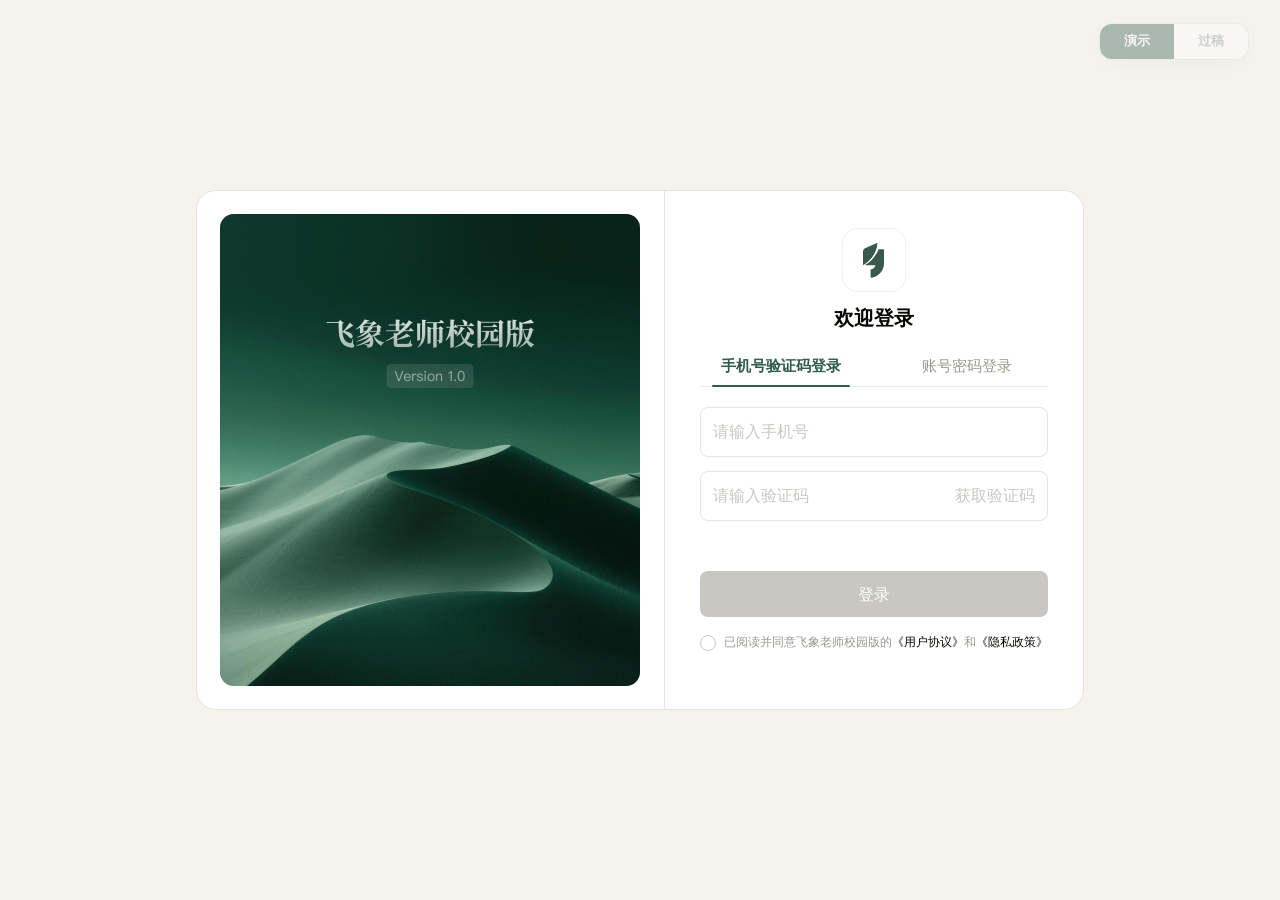
==== 飞象老师校园版.html @ 03a90695 "Stage 4: allow phone number or account login" ====
<!DOCTYPE html>
<!-- saved from url=(0102)https://login.feixianglaoshi.com/#/login?redirectUrl=https%3A%2F%2Fpro.feixianglaoshi.com%2F%23%2Fhome -->
<html lang="zh-CN" translate="no"><head><meta http-equiv="Content-Type" content="text/html; charset=UTF-8"><style data-rc-order="prependQueue" data-rc-priority="-999" data-css-hash="1ibtvbc" data-token-hash="lh2ix0">a{color:#1677ff;text-decoration:none;background-color:transparent;outline:none;cursor:pointer;transition:color 0.3s;-webkit-text-decoration-skip:objects;}a:hover{color:#69b1ff;}a:active{color:#0958d9;}a:active,a:hover{text-decoration:none;outline:0;}a:focus{text-decoration:none;outline:0;}a[disabled]{color:rgba(0, 0, 0, 0.25);cursor:not-allowed;}</style><style data-rc-order="prependQueue" data-rc-priority="-999" data-css-hash="1pmw51x" data-token-hash="lh2ix0">.ant-app{font-family:-apple-system,BlinkMacSystemFont,'Segoe UI',Roboto,'Helvetica Neue',Arial,'Noto Sans',sans-serif,'Apple Color Emoji','Segoe UI Emoji','Segoe UI Symbol','Noto Color Emoji';font-size:14px;box-sizing:border-box;}.ant-app::before,.ant-app::after{box-sizing:border-box;}.ant-app [class^="ant-app"],.ant-app [class*=" ant-app"]{box-sizing:border-box;}.ant-app [class^="ant-app"]::before,.ant-app [class*=" ant-app"]::before,.ant-app [class^="ant-app"]::after,.ant-app [class*=" ant-app"]::after{box-sizing:border-box;}.ant-app{color:rgba(0, 0, 0, 0.88);font-size:14px;line-height:1.5714285714285714;font-family:-apple-system,BlinkMacSystemFont,'Segoe UI',Roboto,'Helvetica Neue',Arial,'Noto Sans',sans-serif,'Apple Color Emoji','Segoe UI Emoji','Segoe UI Symbol','Noto Color Emoji';}</style><style data-rc-order="prependQueue" data-rc-priority="-999" data-css-hash="1so5o8t" data-token-hash="lh2ix0">[class^="ant-checkbox"],[class*=" ant-checkbox"]{font-family:-apple-system,BlinkMacSystemFont,'Segoe UI',Roboto,'Helvetica Neue',Arial,'Noto Sans',sans-serif,'Apple Color Emoji','Segoe UI Emoji','Segoe UI Symbol','Noto Color Emoji';font-size:14px;box-sizing:border-box;}[class^="ant-checkbox"]::before,[class*=" ant-checkbox"]::before,[class^="ant-checkbox"]::after,[class*=" ant-checkbox"]::after{box-sizing:border-box;}[class^="ant-checkbox"] [class^="ant-checkbox"],[class*=" ant-checkbox"] [class^="ant-checkbox"],[class^="ant-checkbox"] [class*=" ant-checkbox"],[class*=" ant-checkbox"] [class*=" ant-checkbox"]{box-sizing:border-box;}[class^="ant-checkbox"] [class^="ant-checkbox"]::before,[class*=" ant-checkbox"] [class^="ant-checkbox"]::before,[class^="ant-checkbox"] [class*=" ant-checkbox"]::before,[class*=" ant-checkbox"] [class*=" ant-checkbox"]::before,[class^="ant-checkbox"] [class^="ant-checkbox"]::after,[class*=" ant-checkbox"] [class^="ant-checkbox"]::after,[class^="ant-checkbox"] [class*=" ant-checkbox"]::after,[class*=" ant-checkbox"] [class*=" ant-checkbox"]::after{box-sizing:border-box;}.ant-checkbox-group{box-sizing:border-box;margin:0;padding:0;color:rgba(0, 0, 0, 0.88);font-size:14px;line-height:1.5714285714285714;list-style:none;font-family:-apple-system,BlinkMacSystemFont,'Segoe UI',Roboto,'Helvetica Neue',Arial,'Noto Sans',sans-serif,'Apple Color Emoji','Segoe UI Emoji','Segoe UI Symbol','Noto Color Emoji';display:inline-flex;flex-wrap:wrap;column-gap:8px;}.ant-checkbox-group >.ant-row{flex:1;}.ant-checkbox-wrapper{box-sizing:border-box;margin:0;padding:0;color:rgba(0, 0, 0, 0.88);font-size:14px;line-height:1.5714285714285714;list-style:none;font-family:-apple-system,BlinkMacSystemFont,'Segoe UI',Roboto,'Helvetica Neue',Arial,'Noto Sans',sans-serif,'Apple Color Emoji','Segoe UI Emoji','Segoe UI Symbol','Noto Color Emoji';display:inline-flex;align-items:baseline;cursor:pointer;}.ant-checkbox-wrapper:after{display:inline-block;width:0;overflow:hidden;content:'\a0';}.ant-checkbox-wrapper+.ant-checkbox-wrapper{margin-inline-start:0;}.ant-checkbox-wrapper.ant-checkbox-wrapper-in-form-item input[type="checkbox"]{width:14px;height:14px;}.ant-checkbox{box-sizing:border-box;margin:0;padding:0;color:rgba(0, 0, 0, 0.88);font-size:14px;line-height:1;list-style:none;font-family:-apple-system,BlinkMacSystemFont,'Segoe UI',Roboto,'Helvetica Neue',Arial,'Noto Sans',sans-serif,'Apple Color Emoji','Segoe UI Emoji','Segoe UI Symbol','Noto Color Emoji';position:relative;white-space:nowrap;cursor:pointer;border-radius:4px;align-self:center;}.ant-checkbox .ant-checkbox-input{position:absolute;inset:0;z-index:1;cursor:pointer;opacity:0;margin:0;}.ant-checkbox .ant-checkbox-input:focus-visible+.ant-checkbox-inner{outline:4px solid #91caff;outline-offset:1px;transition:outline-offset 0s,outline 0s;}.ant-checkbox .ant-checkbox-inner{box-sizing:border-box;display:block;width:16px;height:16px;direction:ltr;background-color:#ffffff;border:1px solid #d9d9d9;border-radius:4px;border-collapse:separate;transition:all 0.3s;}.ant-checkbox .ant-checkbox-inner:after{box-sizing:border-box;position:absolute;top:50%;inset-inline-start:25%;display:table;width:5.7142857142857135px;height:9.142857142857142px;border:2px solid #fff;border-top:0;border-inline-start:0;transform:rotate(45deg) scale(0) translate(-50%,-50%);opacity:0;content:"";transition:all 0.1s cubic-bezier(0.71, -0.46, 0.88, 0.6),opacity 0.1s;}.ant-checkbox+span{padding-inline-start:8px;padding-inline-end:8px;}.ant-checkbox-wrapper:not(.ant-checkbox-wrapper-disabled):hover .ant-checkbox-inner,.ant-checkbox:not(.ant-checkbox-disabled):hover .ant-checkbox-inner{border-color:#1677ff;}.ant-checkbox-wrapper:not(.ant-checkbox-wrapper-disabled):hover .ant-checkbox-checked:not(.ant-checkbox-disabled) .ant-checkbox-inner{background-color:#4096ff;border-color:transparent;}.ant-checkbox-wrapper:not(.ant-checkbox-wrapper-disabled):hover .ant-checkbox-checked:not(.ant-checkbox-disabled):after{border-color:#4096ff;}.ant-checkbox-checked .ant-checkbox-inner{background-color:#1677ff;border-color:#1677ff;}.ant-checkbox-checked .ant-checkbox-inner:after{opacity:1;transform:rotate(45deg) scale(1) translate(-50%,-50%);transition:all 0.2s cubic-bezier(0.12, 0.4, 0.29, 1.46) 0.1s;}.ant-checkbox-wrapper-checked:not(.ant-checkbox-wrapper-disabled):hover .ant-checkbox-inner,.ant-checkbox-checked:not(.ant-checkbox-disabled):hover .ant-checkbox-inner{background-color:#4096ff;border-color:transparent;}.ant-checkbox-indeterminate .ant-checkbox-inner{background-color:#ffffff;border-color:#d9d9d9;}.ant-checkbox-indeterminate .ant-checkbox-inner:after{top:50%;inset-inline-start:50%;width:8px;height:8px;background-color:#1677ff;border:0;transform:translate(-50%, -50%) scale(1);opacity:1;content:"";}.ant-checkbox-wrapper-disabled{cursor:not-allowed;}.ant-checkbox-disabled,.ant-checkbox-disabled .ant-checkbox-input{cursor:not-allowed;pointer-events:none;}.ant-checkbox-disabled .ant-checkbox-inner{background:rgba(0, 0, 0, 0.04);border-color:#d9d9d9;}.ant-checkbox-disabled .ant-checkbox-inner:after{border-color:rgba(0, 0, 0, 0.25);}.ant-checkbox-disabled:after{display:none;}.ant-checkbox-disabled+span{color:rgba(0, 0, 0, 0.25);}.ant-checkbox-disabled.ant-checkbox-indeterminate .ant-checkbox-inner::after{background:rgba(0, 0, 0, 0.25);}</style><style data-rc-order="prependQueue" data-rc-priority="-999" data-css-hash="riuypf" data-token-hash="lh2ix0">.ant-wave{font-family:-apple-system,BlinkMacSystemFont,'Segoe UI',Roboto,'Helvetica Neue',Arial,'Noto Sans',sans-serif,'Apple Color Emoji','Segoe UI Emoji','Segoe UI Symbol','Noto Color Emoji';font-size:14px;box-sizing:border-box;}.ant-wave::before,.ant-wave::after{box-sizing:border-box;}.ant-wave [class^="ant-wave"],.ant-wave [class*=" ant-wave"]{box-sizing:border-box;}.ant-wave [class^="ant-wave"]::before,.ant-wave [class*=" ant-wave"]::before,.ant-wave [class^="ant-wave"]::after,.ant-wave [class*=" ant-wave"]::after{box-sizing:border-box;}.ant-wave{position:absolute;background:transparent;pointer-events:none;box-sizing:border-box;color:var(--wave-color, #1677ff);box-shadow:0 0 0 0 currentcolor;opacity:0.2;}.ant-wave.wave-motion-appear{transition:box-shadow 0.4s cubic-bezier(0.08, 0.82, 0.17, 1),opacity 2s cubic-bezier(0.08, 0.82, 0.17, 1);}.ant-wave.wave-motion-appear-active{box-shadow:0 0 0 6px currentcolor;opacity:0;}.ant-wave.wave-motion-appear.wave-quick{transition:box-shadow 0.3s cubic-bezier(0.645, 0.045, 0.355, 1),opacity 0.3s cubic-bezier(0.645, 0.045, 0.355, 1);}</style><style data-rc-order="prependQueue" data-css-hash="hlk00m" data-token-hash="176wfhp">.anticon{display:inline-flex;align-items:center;color:inherit;font-style:normal;line-height:0;text-align:center;text-transform:none;vertical-align:-0.125em;text-rendering:optimizeLegibility;-webkit-font-smoothing:antialiased;-moz-osx-font-smoothing:grayscale;}.anticon >*{line-height:1;}.anticon svg{display:inline-block;}.anticon .anticon .anticon-icon{display:block;}</style><style data-rc-order="prependQueue" data-css-hash="1brsq98" data-token-hash="lh2ix0">.anticon{display:inline-flex;align-items:center;color:inherit;font-style:normal;line-height:0;text-align:center;text-transform:none;vertical-align:-0.125em;text-rendering:optimizeLegibility;-webkit-font-smoothing:antialiased;-moz-osx-font-smoothing:grayscale;}.anticon >*{line-height:1;}.anticon svg{display:inline-block;}.anticon .anticon .anticon-icon{display:block;}</style><link rel="icon" href="https://login.feixianglaoshi.com/favicon.png" id="icon"><meta name="viewport" content="width=device-width,initial-scale=1"><meta name="google" content="notranslate"><title>飞象老师校园版</title><link href="./飞象老师校园版_files/main.35dcc229.css" rel="stylesheet"><style>
/* education-login:start */
.edu-login .cardHead_Tb42_{padding-top:38px}
.edu-login .edu-tabs{display:flex;margin:24px 36px 20px;border-bottom:1px solid #eeeae4;gap:24px}
.edu-tabs button{flex:1;white-space:nowrap;border:0;background:none;padding:0 0 12px;color:#99988f;font-size:15px;cursor:pointer;position:relative}
.edu-tabs button[aria-selected="true"]{color:#305c4e;font-weight:600}
.edu-tabs button[aria-selected="true"]:after{content:"";position:absolute;bottom:-1px;height:2px;background:#305c4e;left:12px;right:12px;border-radius:2px}
.edu-form{padding:0 36px}
.edu-field{margin-bottom:14px}
.edu-field .inputShell_IIhEp,.edu-field .codeRow_niUER{height:50px;box-sizing:border-box}
.edu-login .inputShell_IIhEp:focus-within,.edu-login .codeRow_niUER:focus-within{border-color:#567b6d;box-shadow:0 0 0 2px #305c4e0a}
.edu-login input{width:100%;font-family:inherit}
.edu-login .edu-message{height:36px;margin:0;color:#b4493c;font-size:12px;line-height:18px}
.edu-login .loginButton_hqmzG{width:100%;margin-top:0;background:#305c4e;font-size:16px}
.edu-login .loginButton_hqmzG:hover{background:#244a3d}
.edu-login .loginButton_hqmzG:disabled{background:#c8c7c2}
.edu-login .agreement_yKnmd{width:100%;font-size:12px;letter-spacing:0;line-height:18px;margin-top:16px;cursor:pointer}
.edu-login #consent{appearance:none;flex:0 0 16px;width:16px;height:16px;border:1px solid #ccc;border-radius:50%;margin:2px 0 0;cursor:pointer}
.edu-login #consent:checked{background:#305c4e;border-color:#305c4e;box-shadow:inset 0 0 0 3px white}
.edu-login button:focus-visible,.edu-login input[type="checkbox"]:focus-visible,.edu-login a:focus-visible{outline:2px solid #658b7b;outline-offset:3px}
.edu-login .edu-eye{border:0;background:transparent;cursor:pointer;color:#8f958e;padding:4px;display:flex;align-items:center}
.edu-eye svg{width:19px;height:19px}
.edu-back{position:absolute;top:22px;left:28px;border:0;background:none;font-size:13px;color:#77796f;cursor:pointer;padding:0}
.edu-intro{margin:18px 24px 24px;text-align:center;font-size:13px;color:#99988f}
.edu-hint{font-size:12px;color:#99988f;margin:8px 0 0;line-height:18px}
.edu-login.is-reset .cardHead_Tb42_{padding-top:56px}
.edu-login.is-reset .edu-message{height:30px}
.edu-login [hidden]{display:none!important}
.edu-login .edu-success{text-align:center;color:#305c4e;font-size:14px;line-height:24px;margin:28px 0}
@media(max-width:767px){.edu-login .edu-tabs{margin-left:24px;margin-right:24px}.edu-form{padding:0 24px}.edu-login{padding-bottom:28px}}
.edu-forgot{display:block;margin:-6px 0 4px auto;padding:0;border:0;background:none;color:#305c4e;font-size:12px;line-height:20px;cursor:pointer}
.edu-login.is-forgot .schoolBadge_VnVAs{display:none}
.edu-login.is-forgot .cardHead_Tb42_{padding:46px 36px 0}
.edu-login.is-forgot .cardTitle_Im6gR{margin:0;font-size:20px}
.edu-login.is-forgot .edu-intro{margin:10px 24px 20px;font-size:13px;color:#77796f}
.edu-login.is-forgot .edu-field{margin-bottom:12px}
.edu-login.is-forgot .inputShell_IIhEp,.edu-login.is-forgot .codeRow_niUER{height:44px;min-height:44px}
.edu-login.is-forgot .edu-hint{margin:16px 0 12px}
.edu-login.is-forgot .edu-message{height:36px}
/* product-review:start */
:root{--rp-accent:#305c4e;--rp-accent-strong:#244a3d;--rp-accent-weak:#edf4f1;--rp-accent-tint:#f7faf8;--rp-accent-border:#9bb9ae;--rp-marker:#990066;--rp-marker-strong:#7a0052}
.review-panel{position:fixed;top:60px;right:32px;width:420px;height:76vh;min-width:320px;min-height:360px;background:#fff;z-index:2147483001;border-radius:16px;box-shadow:0 12px 48px -8px rgba(0,0,0,.15),0 0 0 1px rgba(0,0,0,.06);display:none;flex-direction:column;overflow:hidden;resize:both;font-family:PingFang SC,Microsoft YaHei,system-ui,sans-serif}
.review-panel.open{display:flex}.rp-header{padding:12px 16px;border-bottom:1px solid #eef1ee;display:flex;align-items:center;justify-content:space-between;cursor:move;user-select:none;background:linear-gradient(180deg,var(--rp-accent-tint),#fff)}
.rp-header h2{font-size:14px;font-weight:700;color:#173c31;margin:0;pointer-events:none}.rp-close{width:26px;height:26px;border-radius:8px;border:0;background:#f5f7f6;color:#718079;cursor:pointer}.rp-close:hover{background:#fee2e2;color:#ef4444}
.rp-body{flex:1;overflow-y:auto;display:flex;flex-direction:column}.rp-edit-bar{display:flex;align-items:center;gap:8px;padding:8px 12px;border-bottom:1px solid #eef1ee;background:var(--rp-accent-tint);flex-wrap:wrap}.rp-edit-bar button{padding:4px 12px;border-radius:8px;border:1px solid #dce5e1;background:#fff;color:#52645d;font-size:12px;font-weight:600;cursor:pointer}.rp-edit-bar button.primary{background:var(--rp-accent);color:#fff;border-color:var(--rp-accent)}.rp-edit-bar .rp-edited{font-size:11px;color:var(--rp-accent);font-weight:600}.rp-edit-bar .rp-hint{font-size:10px;color:#8b9993}.rp-edit{flex:1;width:100%;box-sizing:border-box;padding:16px;border:0;resize:none;outline:0;font-family:SFMono-Regular,Menlo,monospace;font-size:12px;line-height:1.7;color:#33443d}
.rp-mdoc{padding:16px 16px 45vh;font-size:13px;color:#33443d;line-height:1.7}.rp-mdoc h1{font-size:17px;font-weight:800;color:#173c31;margin:0 0 8px;padding-bottom:8px;border-bottom:2px solid var(--rp-accent-weak)}.rp-mdoc h2{font-size:14px;font-weight:700;color:#173c31;margin:20px 0 8px;padding:6px 10px;background:var(--rp-accent-weak);border-radius:6px;border-left:3px solid var(--rp-accent)}.rp-mdoc h3{font-size:13px;font-weight:700;color:#1f2d28;margin:14px 0 4px}.rp-mdoc p,.rp-mdoc li{margin:0 0 6px}.rp-mdoc ul{padding-left:18px;margin:0 0 8px}.rp-mdoc blockquote{margin:8px 0;padding:8px 12px;background:#fffbeb;border-left:3px solid #f59e0b;border-radius:0 6px 6px 0;font-size:12px;color:#92400e}.prd-note{margin:6px 0;padding:6px 10px;background:#fffbeb;border-left:3px solid #eab308;border-radius:0 6px 6px 0;font-size:11px;color:#a16207}.rp-mdoc code{background:#edf4f1;padding:1px 5px;border-radius:4px;font-size:11px;color:var(--rp-accent)}
.rp-badge{padding:1px 6px;border-radius:4px;font-size:9px;font-weight:700;vertical-align:middle}.rp-badge.updated{background:#fef3c7;color:#92400e}.rp-diff.change{padding:4px 8px;margin:4px 0;background:rgba(245,158,11,.08);border-left:2px solid #f59e0b;border-radius:0 4px 4px 0}
#rpMarkers{position:fixed;inset:0;pointer-events:none;z-index:2147483000}.rp-hl{position:fixed;border:2px solid var(--rp-marker);border-radius:6px;box-shadow:0 0 0 3px rgba(153,0,102,.2);pointer-events:none}.rp-marker{position:fixed;min-width:22px;height:22px;padding:0 6px;background:var(--rp-marker);color:#fff;border-radius:11px;font-size:12px;font-weight:800;display:flex;align-items:center;justify-content:center;transform:translate(-50%,-50%);cursor:pointer;pointer-events:auto;box-shadow:0 0 0 2px #fff,0 2px 8px rgba(0,0,0,.35)}.rp-marker:hover{background:var(--rp-marker-strong);transform:translate(-50%,-50%) scale(1.15)}.rp-mdoc h2.rp-sec-flash{outline:2px solid var(--rp-marker);outline-offset:3px}
.mode-toggle{position:fixed;top:24px;right:32px;z-index:2147483000;display:flex;background:#fff;border-radius:12px;box-shadow:0 4px 24px -4px rgba(0,0,0,.12),0 0 0 1px rgba(0,0,0,.06);overflow:hidden;cursor:grab;opacity:.38;transition:opacity .2s;user-select:none}.mode-toggle:hover,.mode-toggle.is-dragging{opacity:1}.mode-toggle button{padding:10px 24px;border:0;background:transparent;color:#8b9993;cursor:pointer;font-family:inherit;font-size:13px;font-weight:600}.mode-toggle button.active{background:var(--rp-accent);color:#fff}
/* product-review:end */
/* education-login:end */
</style></head><body><noscript>You need to enable JavaScript to run this app.</noscript><div id="root"><div class=""><div class="ant-app"><div class="page_VvovN"><main class="main_EZqGG"><section class="schoolPanel_XaxZw"><div class="cover_DefxN" data-testid="school-cover"><img src="./飞象老师校园版_files/school-cover.097874cb842824fda58d.png" alt="校园风采"></div></section><section class="loginCard_F2W0q edu-login" aria-labelledby="school-title">
<button class="edu-back" id="back" type="button" hidden>‹ 返回登录</button>
<div class="cardHead_Tb42_"><div class="schoolBadge_VnVAs"><img src="./飞象老师校园版_files/school-logo.0567dcc371b0eeacb17c5575d7f31213.svg" alt="学校 Logo"></div><h1 class="cardTitle_Im6gR" id="school-title">欢迎登录</h1></div>
<div class="edu-tabs" role="tablist" aria-label="登录方式" data-sec="1"><button id="phone-tab" role="tab" aria-selected="true" aria-controls="login-form" type="button" data-track="/click/teacherLoginPage/switchPhoneLogin | 切换手机号验证码登录 | 无">手机号验证码登录</button><button id="edu-tab" role="tab" aria-selected="false" aria-controls="login-form" tabindex="-1" type="button" data-track="/click/teacherLoginPage/switchAccountLogin | 切换账号密码登录 | 无">账号密码登录</button></div>
<p class="edu-intro" id="intro" hidden>首次使用账号密码登录，请设置新密码</p>
<form id="login-form" class="edu-form" novalidate data-sec="2">
<div id="fields"></div>
<button id="forgot" class="edu-forgot" type="button">忘记密码？</button>
<p id="message" class="edu-message" aria-live="polite"></p>
<button type="submit" class="loginButton_hqmzG" id="submit" disabled>登录</button>
<label class="agreement_yKnmd" id="agreement" data-sec="6"><input id="consent" type="checkbox"><span>已阅读并同意飞象老师校园版的<a href="https://ke.feixiangxingqiu.com/policy/agreement-teacher.html" target="_blank" rel="noopener noreferrer">《用户协议》</a>和<a href="https://ke.feixiangxingqiu.com/policy/privacy-teacher.html" target="_blank" rel="noopener noreferrer">《隐私政策》</a></span></label>
</form></section></main></div></div></div></div><script>
// Local interaction prototype. No credentials are sent or persisted.
(() => {
  const $ = id => document.getElementById(id);
  const card = document.querySelector('.edu-login');
  let mode = 'phone', educationId = '', countdown = 0, timer;
  const configuredIds = new Set();
  const eye = '<svg viewBox="0 0 24 24" fill="none" stroke="currentColor" stroke-width="1.5" aria-hidden="true"><path d="M2 12s3.5-7 10-7 10 7 10 7-3.5 7-10 7S2 12 2 12Z"/><circle cx="12" cy="12" r="3"/></svg>';
  function field(id, label, type = 'text', autocomplete = 'off') {
    return `<div class="edu-field"><label class="srOnly__jW4M" for="${id}">${label}</label><div class="inputShell_IIhEp"><input id="${id}" type="${type}" placeholder="${label}" autocomplete="${autocomplete}" maxlength="${type === 'password' ? 64 : 40}">${type === 'password' ? `<button type="button" class="edu-eye" data-input="${id}" aria-label="显示${label}" aria-pressed="false">${eye}</button>` : ''}</div></div>`;
  }
  function render(next) {
    mode = next;
    const reset = mode === 'reset', done = mode === 'done', forgot = mode === 'forgot';
    card.classList.toggle('is-reset', reset);
    card.classList.toggle('is-forgot', forgot);
    $('forgot').hidden = mode !== 'edu';
    $('message').style.color = ''; 
    $('back').hidden = !reset && !forgot;
    document.querySelector('.edu-tabs').hidden = reset || done || forgot;
    $('intro').hidden = !reset && !forgot;
    $('intro').textContent = forgot ? '完成账号安全验证后，可设置登录密码' : '首次使用账号密码登录，请设置新密码';
    $('agreement').hidden = reset || done || forgot;
    $('school-title').textContent = forgot ? '忘记密码' : reset ? '设置新密码' : done ? '登录成功' : '欢迎登录';
    $('submit').textContent = forgot ? '保存' : reset ? '设置密码并登录' : done ? '返回登录' : '登录';
    $('login-form').setAttribute('data-sec', forgot ? '5' : reset ? '4' : mode === 'edu' ? '3' : '2');
    $('submit').setAttribute('data-track', forgot ? '/click/teacherLoginPage/saveResetPassword | 保存重置密码 | 无' : reset ? '/click/teacherLoginPage/saveFirstPassword | 保存首次登录密码 | 无' : mode === 'edu' ? '/click/teacherLoginPage/accountLogin | 提交账号密码登录 | 无' : '/click/teacherLoginPage/phoneLogin | 提交手机号验证码登录 | 无');
    $('message').textContent = '';
    for (const name of ['phone', 'edu']) {
      $(name + '-tab').setAttribute('aria-selected', String(mode === name));
      $(name + '-tab').tabIndex = mode === name ? 0 : -1;
    }
    if (mode === 'phone' || mode === 'forgot') {
      $('fields').innerHTML = field('phone', '请输入手机号', 'tel', 'tel') + '<div class="edu-field"><label class="srOnly__jW4M" for="code">请输入验证码</label><div class="codeRow_niUER"><input id="code" inputmode="numeric" maxlength="6" autocomplete="one-time-code" placeholder="请输入验证码"><button type="button" id="send" disabled>获取验证码</button></div></div>';
      if (forgot) {
        $('fields').insertAdjacentHTML('beforeend', '<p class="edu-hint">密码长度在8-20位，应包含数字、大写字母、小写字母、符号（除空格）的两种或以上</p>' + field('new-password', '请输入新密码', 'password', 'new-password') + field('confirm-password', '请再次输入新密码', 'password', 'new-password'));
        $('code').placeholder = '请输入6位验证码';
      }
      $('phone').maxLength = 11;
      $('send').onclick = () => {
        countdown = 60;
        $('message').textContent = '演示验证码：123456（未发送真实短信）';
        clearInterval(timer);
        timer = setInterval(() => { countdown--; if (countdown <= 0) clearInterval(timer); update(); }, 1000);
        update();
      };
      $('send').setAttribute('data-track', forgot ? '/click/teacherLoginPage/sendResetCode | 获取找回密码验证码 | 无' : '/click/teacherLoginPage/sendLoginCode | 获取登录验证码 | 无');
    } else if (mode === 'edu') {
      $('fields').innerHTML = field('education-id', '请输入手机号或账号', 'text', 'username') + field('password', '请输入密码', 'password', 'current-password');
      $('education-id').value = educationId;
    } else if (reset) {
      $('fields').innerHTML = field('new-password', '请输入新密码', 'password', 'new-password') + field('confirm-password', '请再次输入新密码', 'password', 'new-password') + '<p class="edu-hint">密码长度在8-20位，应包含数字、大写字母、小写字母、符号（除空格）的两种或以上</p>';
    } else {
      $('fields').innerHTML = '<p class="edu-success">已完成登录流程<br><span style="color:#99988f;font-size:12px">当前为交互演示，未连接真实账号服务</span></p>';
    }
    if (typeof collectSections === 'function' && document.getElementById('reviewPanel')?.classList.contains('open')) {
      collectSections(); renderMarkers();
    }
    update();
  }
  function update() {
    let ready = false;
    if (mode === 'phone' || mode === 'forgot') {
      const validPhone = /^1\d{10}$/.test($('phone').value);
      $('send').disabled = !validPhone || countdown > 0;
      $('send').style.color = $('send').disabled ? '#c8c7c2' : '#305c4e';
      $('send').textContent = countdown > 0 ? `${countdown} 秒后重试` : '获取验证码';
      ready = validPhone && /^\d{6}$/.test($('code').value) && (mode === 'forgot' ? !!$('new-password').value && !!$('confirm-password').value : $('consent').checked);
    } else if (mode === 'edu') ready = !!$('education-id').value.trim() && !!$('password').value && $('consent').checked;
    else if (mode === 'reset') ready = !!$('new-password').value && !!$('confirm-password').value;
    else ready = true;
    $('submit').disabled = !ready;
  }
  function switchTo(next) {
    if (mode === 'edu') educationId = $('education-id').value.trim();
    render(next);
  }
  for (const name of ['phone', 'edu']) {
    $(name + '-tab').onclick = () => switchTo(name);
    $(name + '-tab').onkeydown = event => {
      if (['ArrowLeft', 'ArrowRight', 'Home', 'End'].includes(event.key)) {
        event.preventDefault();
        const target = event.key === 'Home' ? 'phone' : event.key === 'End' ? 'edu' : name === 'phone' ? 'edu' : 'phone';
        switchTo(target); $(target + '-tab').focus();
      }
    };
  }
  $('forgot').setAttribute('data-track', '/click/teacherLoginPage/forgotPassword | 点击忘记密码 | 无');
  $('forgot').onclick = () => { educationId = $('education-id').value.trim(); render('forgot'); $('phone').focus(); };
  $('back').onclick = () => { render('edu'); $('edu-tab').focus(); };
  $('login-form').addEventListener('input', () => { $('message').textContent = ''; update(); });
  $('fields').addEventListener('click', event => {
    const toggle = event.target.closest('[data-input]');
    if (!toggle) return;
    const input = $(toggle.dataset.input), show = input.type === 'password';
    input.type = show ? 'text' : 'password';
    toggle.setAttribute('aria-pressed', String(show));
    toggle.setAttribute('aria-label', (show ? '隐藏' : '显示') + input.placeholder);
  });
  $('login-form').onsubmit = event => {
    event.preventDefault();
    if ($('submit').disabled) return;
    if (mode === 'edu') {
      educationId = $('education-id').value.trim();
      render(configuredIds.has(educationId) ? 'done' : 'reset');
      if (mode === 'reset') $('new-password').focus();
    } else if (mode === 'reset' || mode === 'forgot') {
      if (mode === 'forgot' && $('code').value !== '123456') { $('message').textContent = '验证码错误，演示验证码为 123456。'; $('code').focus(); return; }
      const password = $('new-password').value;
      const categories = [/\d/, /[A-Z]/, /[a-z]/, /[^A-Za-z0-9\s]/].filter(pattern => pattern.test(password)).length;
      if (!/^[\x21-\x7e]{8,20}$/.test(password) || categories < 2) {
        $('message').textContent = '密码需为 8–20 位，且包含上述至少两种字符，不含空格。';
        $('new-password').focus(); return;
      }
      if (password !== $('confirm-password').value) {
        $('message').textContent = '两次输入的密码不一致，请重新输入。';
        $('confirm-password').focus(); return;
      }
      if (educationId) configuredIds.add(educationId);
      if (mode === 'forgot') {
        render('edu');
        $('message').textContent = '密码已保存，请使用新密码登录（演示）。';
        $('message').style.color = '#305c4e';
      } else render('done');
    } else if (mode === 'phone' || mode === 'forgot') {
      if ($('code').value !== '123456') { $('message').textContent = '验证码错误，演示验证码为 123456。'; return; }
      render('done');
    } else { $('consent').checked = false; render('phone'); }
  };
  render('phone');
})();

</script>

<div class="review-panel" id="reviewPanel">
  <div class="rp-header" id="rpHeader">
    <h2>📋 产品稿 · 校园版登录页</h2>
    <button class="rp-close" type="button" onclick="setReviewMode('demo')">✕</button>
  </div>
  <div class="rp-body">
    <div class="rp-edit-bar" id="rpEditBar"></div>
    <div class="rp-mdoc" id="rpDocContent" style="flex:1;overflow-y:auto"></div>
    <textarea class="rp-edit" id="rpEditArea" style="display:none"></textarea>
  </div>
</div>
<div class="mode-toggle" id="modeToggle" title="可拖动">
  <button class="active" type="button" onclick="setReviewMode('demo')">演示</button>
  <button type="button" onclick="setReviewMode('review')">过稿</button>
</div>
<div id="rpMarkers"></div>

<script type="text/markdown" id="prdSrc">
# 飞象老师校园版登录页
> v1.2 · Web 桌面端 · 2026-09-23

## 1. 登录方式切换
展示：手机号验证码登录、账号密码登录两种方式。

规则：
- 默认选中「手机号验证码登录」，并排在「账号密码登录」之前
- 切换登录方式后，展示对应表单；用户协议勾选状态保留
- 从账号密码登录切走再返回时，保留已输入的账号；密码不保留

异常：
- 登录方式加载失败 → 默认展示手机号验证码登录

## 2. 手机号验证码登录 [UPDATED]
[~] 页面展示、交互、校验、异常处理及登录成功后的跳转均同线上现有逻辑。

## 3. 账号密码登录 [UPDATED]
展示：手机号或账号、密码、密码显隐按钮、「忘记密码」、登录按钮。

交互：
- 输入手机号或账号和密码；两项均非空且同意用户协议后，登录按钮可点击
- 点击密码显隐按钮 → 在明文与密文之间切换
- 点击登录后校验账号状态和密码
- 首次登录且账号密码正确 → 进入「设置新密码」
- 非首次登录且账号密码正确 → 按线上现有逻辑完成登录并跳转
- 点击「忘记密码」→ 进入手机号安全验证与密码重置流程

规则：
- 手机号或账号前后空格不计入有效内容
- 密码默认隐藏
- 切换到其他登录方式后，已输入账号保留，密码清空
- 账号或密码错误时使用统一提示，不区分账号是否存在

异常：
- 手机号或账号为空 →「请输入手机号或账号」
- 密码为空 →「请输入密码」
- 账号或密码错误 →「账号或密码错误，请重新输入」
- 账号已停用 →「当前账号已停用，请联系管理员」
- 登录失败 →「登录失败，请稍后重试」

## 4. 首次登录设置新密码
展示：新密码、再次输入新密码、密码规则、密码显隐按钮、「设置密码并登录」、返回登录。

交互：
- 首次账号密码校验通过后进入本页
- 点击「返回登录」→ 返回账号密码登录，可重新选择登录方式
- 两次密码输入有效且一致后，可设置密码并继续登录

规则：
- 密码长度 8–20 位，不可包含空格
- 数字、大写字母、小写字母、符号四类字符中至少包含两类
- 两次输入必须一致

异常：
- 新密码不符合规则 →「密码需为 8–20 位，且包含上述至少两种字符，不含空格」
- 两次密码不一致 →「两次输入的密码不一致，请重新输入」
- 新密码与初始密码相同 →「新密码不能与初始密码相同」
- 保存失败 →「密码设置失败，请稍后重试」

## 5. 忘记密码
展示：手机号、验证码、「获取验证码」、新密码、再次输入新密码、密码规则、保存按钮、返回登录。

交互：
- 从账号密码登录点击「忘记密码」进入本页
- 完成手机号验证并输入两次一致的新密码后，保存按钮可点击
- 保存成功 → 返回账号密码登录，并提示「密码已保存，请使用新密码登录」
- 点击「返回登录」→ 返回账号密码登录

规则：
- 手机号须为账号绑定手机号
- 验证码和密码规则分别沿用手机号验证及密码设置规则

异常：
- 手机号未绑定账号 →「该手机号未绑定账号，请联系管理员」
- 验证码错误 →「验证码错误，请重新输入」
- 验证码过期 →「验证码已过期，请重新获取」
- 密码不符合规则或两次输入不一致 → 使用首次设置新密码的对应提示
- 保存失败 →「密码保存失败，请稍后重试」

## 6. 用户协议与隐私政策
展示：协议勾选框、《用户协议》《隐私政策》链接。

交互：
- 点击协议名称 → 新窗口打开对应协议正文
- 勾选协议后，满足当前登录方式的其他条件时登录按钮可点击

规则：
- 默认未勾选
- 手机号验证码登录和账号密码登录均须同意协议
- 首次设置密码、忘记密码页面不重复展示协议

异常：
- 协议正文打开失败 → 保留当前登录页，并提示「页面加载失败，请稍后重试」
</script>

<script>
var PRD_MD=(document.getElementById('prdSrc')||{textContent:''}).textContent.trim();
var PRD_KEY='prd:'+document.title+':v1.2';
function rpInline(s){return s.replace(/`([^`]+)`/g,'<code>$1</code>').replace(/\*\*([^*]+)\*\*/g,'<strong>$1</strong>');}
function renderMd(md){
  var inList=false,out=[];
  function flushList(){if(inList){out.push('</ul>');inList=false;}}
  md.split('\n').forEach(function(line){
    if(/^#\s/.test(line)){flushList();out.push('<h1>'+rpInline(line.replace(/^#\s+/,''))+'</h1>');return;}
    if(/^##\s/.test(line)){flushList();var t=line.replace(/^##\s+/,''),badge='';if(/\s*\[UPDATED\]\s*$/i.test(t)){badge=' <span class="rp-badge updated">UPDATED</span>';t=t.replace(/\s*\[UPDATED\]\s*$/i,'');}var n=t.match(/^(\d+)[.．]/);out.push('<h2'+(n?' id="rp-sec-'+n[1]+'"':'')+'>'+rpInline(t)+badge+'</h2>');return;}
    if(/^###\s/.test(line)){flushList();out.push('<h3>'+rpInline(line.replace(/^###\s+/,''))+'</h3>');return;}
    if(/^>\s+/.test(line)){flushList();out.push('<blockquote>'+rpInline(line.replace(/^>\s+/,''))+'</blockquote>');return;}
    if(/^\[!\]\s+/.test(line)){flushList();out.push('<div class="prd-note">'+rpInline(line.replace(/^\[!\]\s+/,''))+'</div>');return;}
    if(/^\[~\]\s+/.test(line)){flushList();out.push('<div class="rp-diff change">'+rpInline(line.replace(/^\[~\]\s+/,''))+'</div>');return;}
    if(/^[-*]\s/.test(line)){if(!inList){out.push('<ul>');inList=true;}out.push('<li>'+rpInline(line.replace(/^[-*]\s+/,''))+'</li>');return;}
    flushList();if(line.trim())out.push('<p>'+rpInline(line)+'</p>');
  });
  flushList();return out.join('\n');
}
function currentPrd(){try{return localStorage.getItem(PRD_KEY)||PRD_MD;}catch(e){return PRD_MD;}}
function renderEditBar(editing){
  var bar=document.getElementById('rpEditBar'),edited=false;
  try{edited=!!localStorage.getItem(PRD_KEY)&&localStorage.getItem(PRD_KEY)!==PRD_MD;}catch(e){}
  if(!editing)bar.innerHTML='<button type="button" onclick="startPrdEdit()">✏️ 编辑</button>'+(edited?'<span class="rp-edited">已本地编辑</span><button type="button" onclick="resetPrd()">恢复默认</button>':'');
  else bar.innerHTML='<button class="primary" type="button" onclick="savePrd()">保存</button><button type="button" onclick="cancelPrdEdit()">取消</button><button type="button" onclick="copyPrd()">复制 Markdown</button><span class="rp-hint">修改仅保存在本浏览器；全员可见需写回源码并重新发布</span>';
}
function renderPrd(){
  document.getElementById('rpDocContent').innerHTML=renderMd(currentPrd());renderEditBar(false);
  document.querySelectorAll('#rpDocContent h2[id^="rp-sec-"]').forEach(function(h){h.style.cursor='pointer';h.onclick=function(){var n=h.id.replace('rp-sec-',''),s=_sections.find(function(x){return x.sec===n;});if(!s)return;_activeSec=n;renderMarkers();s.el.scrollIntoView({behavior:'smooth',block:'center'});};});
}
function startPrdEdit(){var ta=document.getElementById('rpEditArea');ta.value=currentPrd();ta.style.display='block';document.getElementById('rpDocContent').style.display='none';renderEditBar(true);}
function cancelPrdEdit(){document.getElementById('rpEditArea').style.display='none';document.getElementById('rpDocContent').style.display='block';renderEditBar(false);}
function savePrd(){try{localStorage.setItem(PRD_KEY,document.getElementById('rpEditArea').value);}catch(e){}cancelPrdEdit();renderPrd();}
function resetPrd(){try{localStorage.removeItem(PRD_KEY);}catch(e){}renderPrd();}
function copyPrd(){if(navigator.clipboard)navigator.clipboard.writeText(document.getElementById('rpEditArea').value);}
var _sections=[],_activeSec='';
function collectSections(){_sections=[];document.querySelectorAll('[data-sec]').forEach(function(el){if(!el.hidden)_sections.push({el:el,sec:el.getAttribute('data-sec')});});}
function renderMarkers(){
  var layer=document.getElementById('rpMarkers');if(!layer)return;layer.innerHTML='';
  _sections.forEach(function(a){var r=a.el.getBoundingClientRect();if(!r.width&&!r.height)return;if(a.sec===_activeSec){var hl=document.createElement('div');hl.className='rp-hl';hl.style.left=r.left+'px';hl.style.top=r.top+'px';hl.style.width=r.width+'px';hl.style.height=r.height+'px';layer.appendChild(hl);}var m=document.createElement('div');m.className='rp-marker';m.textContent=a.sec;m.style.left=r.left+'px';m.style.top=r.top+'px';m.onclick=function(){focusSection(a.sec);};layer.appendChild(m);});
}
function focusSection(sec){if(document.getElementById('rpEditArea').style.display==='block')cancelPrdEdit();_activeSec=sec;renderMarkers();var h=document.getElementById('rp-sec-'+sec);if(h){h.scrollIntoView({behavior:'smooth',block:'start'});h.classList.add('rp-sec-flash');setTimeout(function(){h.classList.remove('rp-sec-flash');},1600);}}
function refreshMarkers(){if(document.getElementById('reviewPanel').classList.contains('open')){collectSections();renderMarkers();}}
window.addEventListener('scroll',refreshMarkers,true);window.addEventListener('resize',refreshMarkers);
function setReviewMode(mode){var open=mode==='review';document.getElementById('reviewPanel').classList.toggle('open',open);document.querySelectorAll('#modeToggle button').forEach(function(b,i){b.classList.toggle('active',open?i===1:i===0);});if(open){renderPrd();collectSections();renderMarkers();}else{_activeSec='';document.getElementById('rpMarkers').innerHTML='';}}
(function(){var p=document.getElementById('reviewPanel'),h=document.getElementById('rpHeader'),drag=false,ox,oy,sx,sy;h.addEventListener('mousedown',function(e){if(e.target.closest('.rp-close'))return;drag=true;ox=e.clientX;oy=e.clientY;sx=p.offsetLeft;sy=p.offsetTop;e.preventDefault();});document.addEventListener('mousemove',function(e){if(!drag)return;p.style.left=Math.max(0,Math.min(sx+e.clientX-ox,innerWidth-80))+'px';p.style.top=Math.max(0,Math.min(sy+e.clientY-oy,innerHeight-40))+'px';p.style.right='auto';});document.addEventListener('mouseup',function(){drag=false;});})();
(function(){var t=document.getElementById('modeToggle'),moved=false;t.addEventListener('mousedown',function(e){var ox=e.clientX,oy=e.clientY,r=t.getBoundingClientRect(),sl=r.left,st=r.top;moved=false;function mv(ev){if(!moved&&Math.abs(ev.clientX-ox)+Math.abs(ev.clientY-oy)>4){moved=true;t.classList.add('is-dragging');}if(!moved)return;t.style.left=Math.max(0,Math.min(sl+ev.clientX-ox,innerWidth-t.offsetWidth))+'px';t.style.top=Math.max(0,Math.min(st+ev.clientY-oy,innerHeight-t.offsetHeight))+'px';t.style.right='auto';}function up(){document.removeEventListener('mousemove',mv);document.removeEventListener('mouseup',up);t.classList.remove('is-dragging');}document.addEventListener('mousemove',mv);document.addEventListener('mouseup',up);});t.addEventListener('click',function(e){if(moved){e.stopPropagation();e.preventDefault();moved=false;}},true);})();
if(new URLSearchParams(location.search).get('mode')==='review')setReviewMode('review');
</script>
</body></html>
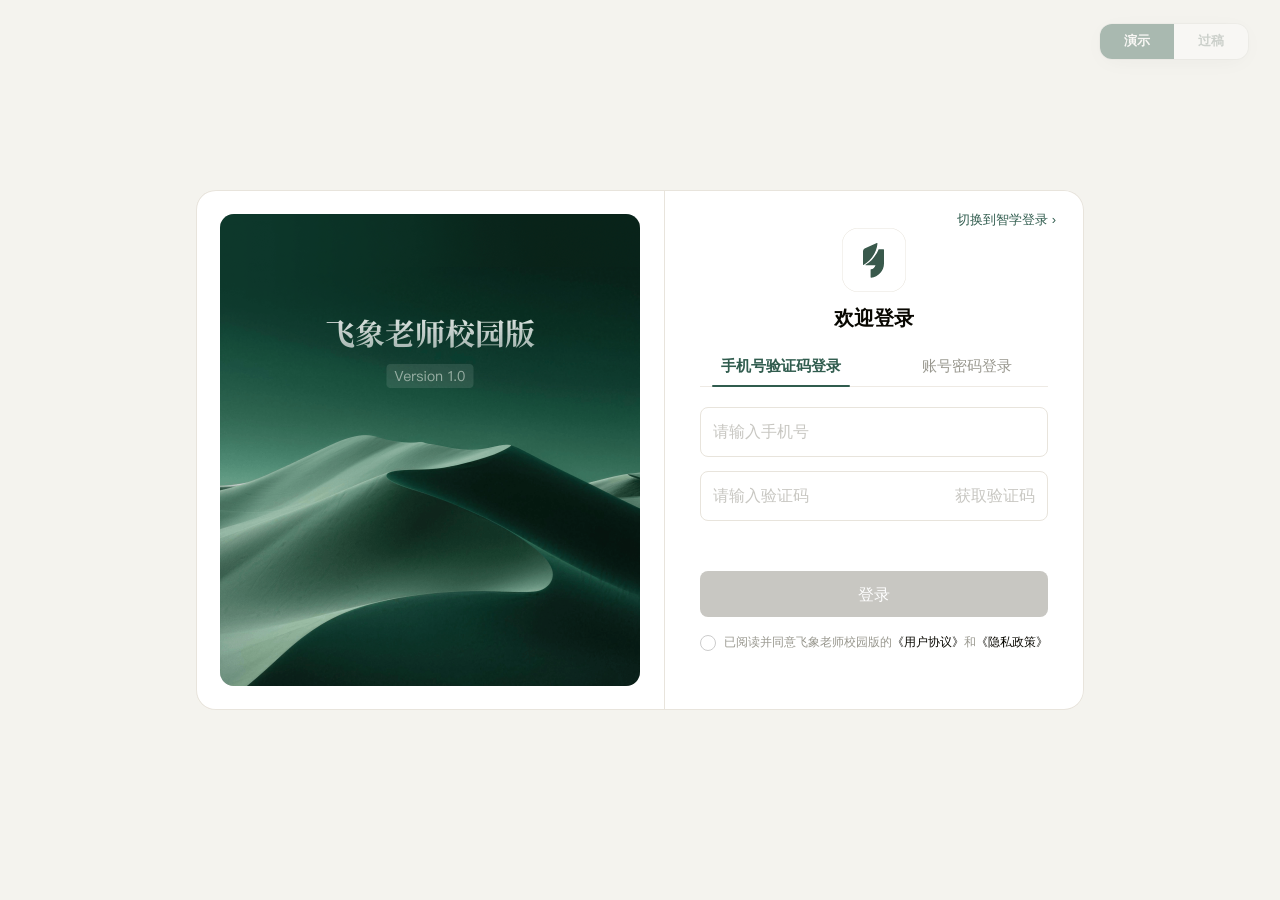
==== commit 56e05c84: "Stage 4: add Zhixue password login flows" ====
--- a/飞象老师校园版.html
+++ b/飞象老师校园版.html
@@ -12,7 +12,11 @@
 .edu-field .inputShell_IIhEp,.edu-field .codeRow_niUER{height:50px;box-sizing:border-box}
 .edu-login .inputShell_IIhEp:focus-within,.edu-login .codeRow_niUER:focus-within{border-color:#567b6d;box-shadow:0 0 0 2px #305c4e0a}
 .edu-login input{width:100%;font-family:inherit}
-.edu-login .edu-message{height:36px;margin:0;color:#b4493c;font-size:12px;line-height:18px}
+.edu-login .edu-message{height:36px;margin:0;font-size:13px;line-height:18px;transition:color .2s ease}
+.edu-login .edu-message.is-error{color:#d14343}
+.edu-login .edu-message.is-success{color:#305c4e}
+.edu-login .inputShell_IIhEp.has-error,.edu-login .codeRow_niUER.has-error{border-color:#d14343;background:#fff9f8}
+.edu-login .inputShell_IIhEp.has-error:focus-within,.edu-login .codeRow_niUER.has-error:focus-within{border-color:#d14343;box-shadow:0 0 0 2px rgba(209,67,67,.1)}
 .edu-login .loginButton_hqmzG{width:100%;margin-top:0;background:#305c4e;font-size:16px}
 .edu-login .loginButton_hqmzG:hover{background:#244a3d}
 .edu-login .loginButton_hqmzG:disabled{background:#c8c7c2}
@@ -23,10 +27,12 @@
 .edu-login .edu-eye{border:0;background:transparent;cursor:pointer;color:#8f958e;padding:4px;display:flex;align-items:center}
 .edu-eye svg{width:19px;height:19px}
 .edu-back{position:absolute;top:22px;left:28px;border:0;background:none;font-size:13px;color:#77796f;cursor:pointer;padding:0}
+.edu-product-switch{position:absolute;top:20px;right:28px;z-index:2;color:#305c4e;font-size:13px;line-height:20px;text-decoration:none}
+.edu-product-switch:hover{color:#244a3d;text-decoration:underline}
 .edu-intro{margin:18px 24px 24px;text-align:center;font-size:13px;color:#99988f}
 .edu-hint{font-size:12px;color:#99988f;margin:8px 0 0;line-height:18px}
 .edu-login.is-reset .cardHead_Tb42_{padding-top:56px}
-.edu-login.is-reset .edu-message{height:30px}
+.edu-login.is-reset .edu-message{height:28px;line-height:20px;padding-top:2px;box-sizing:border-box}
 .edu-login [hidden]{display:none!important}
 .edu-login .edu-success{text-align:center;color:#305c4e;font-size:14px;line-height:24px;margin:28px 0}
 @media(max-width:767px){.edu-login .edu-tabs{margin-left:24px;margin-right:24px}.edu-form{padding:0 24px}.edu-login{padding-bottom:28px}}
@@ -38,7 +44,7 @@
 .edu-login.is-forgot .edu-field{margin-bottom:12px}
 .edu-login.is-forgot .inputShell_IIhEp,.edu-login.is-forgot .codeRow_niUER{height:44px;min-height:44px}
 .edu-login.is-forgot .edu-hint{margin:16px 0 12px}
-.edu-login.is-forgot .edu-message{height:36px}
+.edu-login.is-forgot .edu-message{height:28px;line-height:20px;padding-top:2px;box-sizing:border-box}
 /* product-review:start */
 :root{--rp-accent:#305c4e;--rp-accent-strong:#244a3d;--rp-accent-weak:#edf4f1;--rp-accent-tint:#f7faf8;--rp-accent-border:#9bb9ae;--rp-marker:#990066;--rp-marker-strong:#7a0052}
 .review-panel{position:fixed;top:60px;right:32px;width:420px;height:76vh;min-width:320px;min-height:360px;background:#fff;z-index:2147483001;border-radius:16px;box-shadow:0 12px 48px -8px rgba(0,0,0,.15),0 0 0 1px rgba(0,0,0,.06);display:none;flex-direction:column;overflow:hidden;resize:both;font-family:PingFang SC,Microsoft YaHei,system-ui,sans-serif}
@@ -52,6 +58,7 @@
 /* product-review:end */
 /* education-login:end */
 </style></head><body><noscript>You need to enable JavaScript to run this app.</noscript><div id="root"><div class=""><div class="ant-app"><div class="page_VvovN"><main class="main_EZqGG"><section class="schoolPanel_XaxZw"><div class="cover_DefxN" data-testid="school-cover"><img src="./飞象老师校园版_files/school-cover.097874cb842824fda58d.png" alt="校园风采"></div></section><section class="loginCard_F2W0q edu-login" aria-labelledby="school-title">
+<a class="edu-product-switch" href="./zhixue.html" data-sec="7">切换到智学登录 ›</a>
 <button class="edu-back" id="back" type="button" hidden>‹ 返回登录</button>
 <div class="cardHead_Tb42_"><div class="schoolBadge_VnVAs"><img src="./飞象老师校园版_files/school-logo.0567dcc371b0eeacb17c5575d7f31213.svg" alt="学校 Logo"></div><h1 class="cardTitle_Im6gR" id="school-title">欢迎登录</h1></div>
 <div class="edu-tabs" role="tablist" aria-label="登录方式" data-sec="1"><button id="phone-tab" role="tab" aria-selected="true" aria-controls="login-form" type="button" data-track="/click/teacherLoginPage/switchPhoneLogin | 切换手机号验证码登录 | 无">手机号验证码登录</button><button id="edu-tab" role="tab" aria-selected="false" aria-controls="login-form" tabindex="-1" type="button" data-track="/click/teacherLoginPage/switchAccountLogin | 切换账号密码登录 | 无">账号密码登录</button></div>
@@ -68,7 +75,9 @@
   const $ = id => document.getElementById(id);
   const card = document.querySelector('.edu-login');
   let mode = 'phone', educationId = '', countdown = 0, timer;
-  const configuredIds = new Set();
+  const validLoginIds = new Set(['teacher001', '13800000000']);
+  const homeUrl = 'https://pro.feixianglaoshi.com/#/home';
+  let currentPassword = 'Fx123456!', needsPasswordReset = true;
   const eye = '<svg viewBox="0 0 24 24" fill="none" stroke="currentColor" stroke-width="1.5" aria-hidden="true"><path d="M2 12s3.5-7 10-7 10 7 10 7-3.5 7-10 7S2 12 2 12Z"/><circle cx="12" cy="12" r="3"/></svg>';
   function field(id, label, type = 'text', autocomplete = 'off') {
     return `<div class="edu-field"><label class="srOnly__jW4M" for="${id}">${label}</label><div class="inputShell_IIhEp"><input id="${id}" type="${type}" placeholder="${label}" autocomplete="${autocomplete}" maxlength="${type === 'password' ? 64 : 40}">${type === 'password' ? `<button type="button" class="edu-eye" data-input="${id}" aria-label="显示${label}" aria-pressed="false">${eye}</button>` : ''}</div></div>`;
@@ -79,7 +88,7 @@
     card.classList.toggle('is-reset', reset);
     card.classList.toggle('is-forgot', forgot);
     $('forgot').hidden = mode !== 'edu';
-    $('message').style.color = ''; 
+    $('message').className = 'edu-message';
     $('back').hidden = !reset && !forgot;
     document.querySelector('.edu-tabs').hidden = reset || done || forgot;
     $('intro').hidden = !reset && !forgot;
@@ -135,6 +144,21 @@
     else ready = true;
     $('submit').disabled = !ready;
   }
+  function clearFormFeedback() {
+    $('message').textContent = '';
+    $('message').className = 'edu-message';
+    card.querySelectorAll('.has-error').forEach(element => element.classList.remove('has-error'));
+  }
+  function showFormError(message, inputIds = []) {
+    clearFormFeedback();
+    $('message').textContent = message;
+    $('message').className = 'edu-message is-error';
+    inputIds.forEach(id => {
+      const input = $(id);
+      const shell = input?.closest('.inputShell_IIhEp, .codeRow_niUER');
+      if (shell) shell.classList.add('has-error');
+    });
+  }
   function switchTo(next) {
     if (mode === 'edu') educationId = $('education-id').value.trim();
     render(next);
@@ -152,7 +176,7 @@
   $('forgot').setAttribute('data-track', '/click/teacherLoginPage/forgotPassword | 点击忘记密码 | 无');
   $('forgot').onclick = () => { educationId = $('education-id').value.trim(); render('forgot'); $('phone').focus(); };
   $('back').onclick = () => { render('edu'); $('edu-tab').focus(); };
-  $('login-form').addEventListener('input', () => { $('message').textContent = ''; update(); });
+  $('login-form').addEventListener('input', () => { clearFormFeedback(); update(); });
   $('fields').addEventListener('click', event => {
     const toggle = event.target.closest('[data-input]');
     if (!toggle) return;
@@ -166,26 +190,29 @@
     if ($('submit').disabled) return;
     if (mode === 'edu') {
       educationId = $('education-id').value.trim();
-      render(configuredIds.has(educationId) ? 'done' : 'reset');
+      if (!validLoginIds.has(educationId) || $('password').value !== currentPassword) {
+        showFormError('手机号或密码不正确', ['education-id', 'password']);
+        $('password').focus(); return;
+      }
+      render(needsPasswordReset ? 'reset' : 'done');
       if (mode === 'reset') $('new-password').focus();
     } else if (mode === 'reset' || mode === 'forgot') {
-      if (mode === 'forgot' && $('code').value !== '123456') { $('message').textContent = '验证码错误，演示验证码为 123456。'; $('code').focus(); return; }
+      if (mode === 'forgot' && $('code').value !== '123456') { showFormError('验证码错误，演示验证码为 123456。', ['code']); $('code').focus(); return; }
       const password = $('new-password').value;
       const categories = [/\d/, /[A-Z]/, /[a-z]/, /[^A-Za-z0-9\s]/].filter(pattern => pattern.test(password)).length;
       if (!/^[\x21-\x7e]{8,20}$/.test(password) || categories < 2) {
-        $('message').textContent = '密码需为 8–20 位，且包含上述至少两种字符，不含空格。';
+        showFormError('密码格式不正确，请按上方规则重新设置', ['new-password']);
         $('new-password').focus(); return;
       }
       if (password !== $('confirm-password').value) {
-        $('message').textContent = '两次输入的密码不一致，请重新输入。';
+        showFormError('两次输入的密码不一致，请重新输入。', ['confirm-password']);
         $('confirm-password').focus(); return;
       }
-      if (educationId) configuredIds.add(educationId);
+      currentPassword = password;
+      needsPasswordReset = false;
       if (mode === 'forgot') {
         render('edu');
-        $('message').textContent = '密码已保存，请使用新密码登录（演示）。';
-        $('message').style.color = '#305c4e';
-      } else render('done');
+      } else window.location.assign(homeUrl);
     } else if (mode === 'phone' || mode === 'forgot') {
       if ($('code').value !== '123456') { $('message').textContent = '验证码错误，演示验证码为 123456。'; return; }
       render('done');
@@ -215,7 +242,14 @@
 
 <script type="text/markdown" id="prdSrc">
 # 飞象老师校园版登录页
-> v1.2 · Web 桌面端 · 2026-09-23
+> v1.8 · Web 桌面端 · 2026-09-24
+
+## 0. 产品登录页切换 [UPDATED]
+展示：登录卡右上角展示「切换到智学登录 ›」。
+
+交互：
+- 点击后打开同项目的智学登录页 `zhixue.html`
+- 在登录、首次设置新密码和忘记密码页面均保留入口
 
 ## 1. 登录方式切换
 展示：手机号验证码登录、账号密码登录两种方式。
@@ -233,6 +267,12 @@
 
 ## 3. 账号密码登录 [UPDATED]
 展示：手机号或账号、密码、密码显隐按钮、「忘记密码」、登录按钮。
+
+演示数据：
+- 正确账号：`teacher001`
+- 正确手机号：`13800000000`
+- 初始密码：`Fx123456!`
+- 账号或手机号搭配初始密码均可通过校验，并在首次登录时进入「设置新密码」
 
 交互：
 - 输入手机号或账号和密码；两项均非空且同意用户协议后，登录按钮可点击
@@ -247,11 +287,14 @@
 - 密码默认隐藏
 - 切换到其他登录方式后，已输入账号保留，密码清空
 - 账号或密码错误时使用统一提示，不区分账号是否存在
+- 账号、手机号或密码不匹配时，在表单内显示红字提示；账号和密码输入框同步显示红色边框及浅红背景
+- 错误提示字号为 13px、颜色为 `#D14343`，输入框背景为 `#FFF9F8`；用户修改任一输入内容后清除错误态
+- 登录接口异常也使用表单内红字提示，不使用 Toast
 
 异常：
 - 手机号或账号为空 →「请输入手机号或账号」
 - 密码为空 →「请输入密码」
-- 账号或密码错误 →「账号或密码错误，请重新输入」
+- 手机号、账号或密码错误 →「手机号或密码不正确」
 - 账号已停用 →「当前账号已停用，请联系管理员」
 - 登录失败 →「登录失败，请稍后重试」
 
@@ -261,15 +304,18 @@
 交互：
 - 首次账号密码校验通过后进入本页
 - 点击「返回登录」→ 返回账号密码登录，可重新选择登录方式
-- 两次密码输入有效且一致后，可设置密码并继续登录
+- 两次密码输入有效且一致后，保存新密码并跳转飞象老师首页
+- 跳转地址：`https://pro.feixianglaoshi.com/#/home`
 
 规则：
 - 密码长度 8–20 位，不可包含空格
 - 数字、大写字母、小写字母、符号四类字符中至少包含两类
 - 两次输入必须一致
+- 密码规则使用灰色常驻说明；校验失败时只补充一行红色结果提示，避免重复展示整条规则
+- 红色提示区固定为单行高度，与「设置密码并登录」按钮保持间距，不遮挡按钮
 
 异常：
-- 新密码不符合规则 →「密码需为 8–20 位，且包含上述至少两种字符，不含空格」
+- 新密码不符合规则 →「密码格式不正确，请按上方规则重新设置」
 - 两次密码不一致 →「两次输入的密码不一致，请重新输入」
 - 新密码与初始密码相同 →「新密码不能与初始密码相同」
 - 保存失败 →「密码设置失败，请稍后重试」
@@ -280,7 +326,7 @@
 交互：
 - 从账号密码登录点击「忘记密码」进入本页
 - 完成手机号验证并输入两次一致的新密码后，保存按钮可点击
-- 保存成功 → 返回账号密码登录，并提示「密码已保存，请使用新密码登录」
+- 保存成功 → 直接返回账号密码登录，不展示成功提示
 - 点击「返回登录」→ 返回账号密码登录
 
 规则：
@@ -312,7 +358,7 @@
 
 <script>
 var PRD_MD=(document.getElementById('prdSrc')||{textContent:''}).textContent.trim();
-var PRD_KEY='prd:'+document.title+':v1.2';
+var PRD_KEY='prd:'+document.title+':v1.8';
 function rpInline(s){return s.replace(/`([^`]+)`/g,'<code>$1</code>').replace(/\*\*([^*]+)\*\*/g,'<strong>$1</strong>');}
 function renderMd(md){
   var inList=false,out=[];
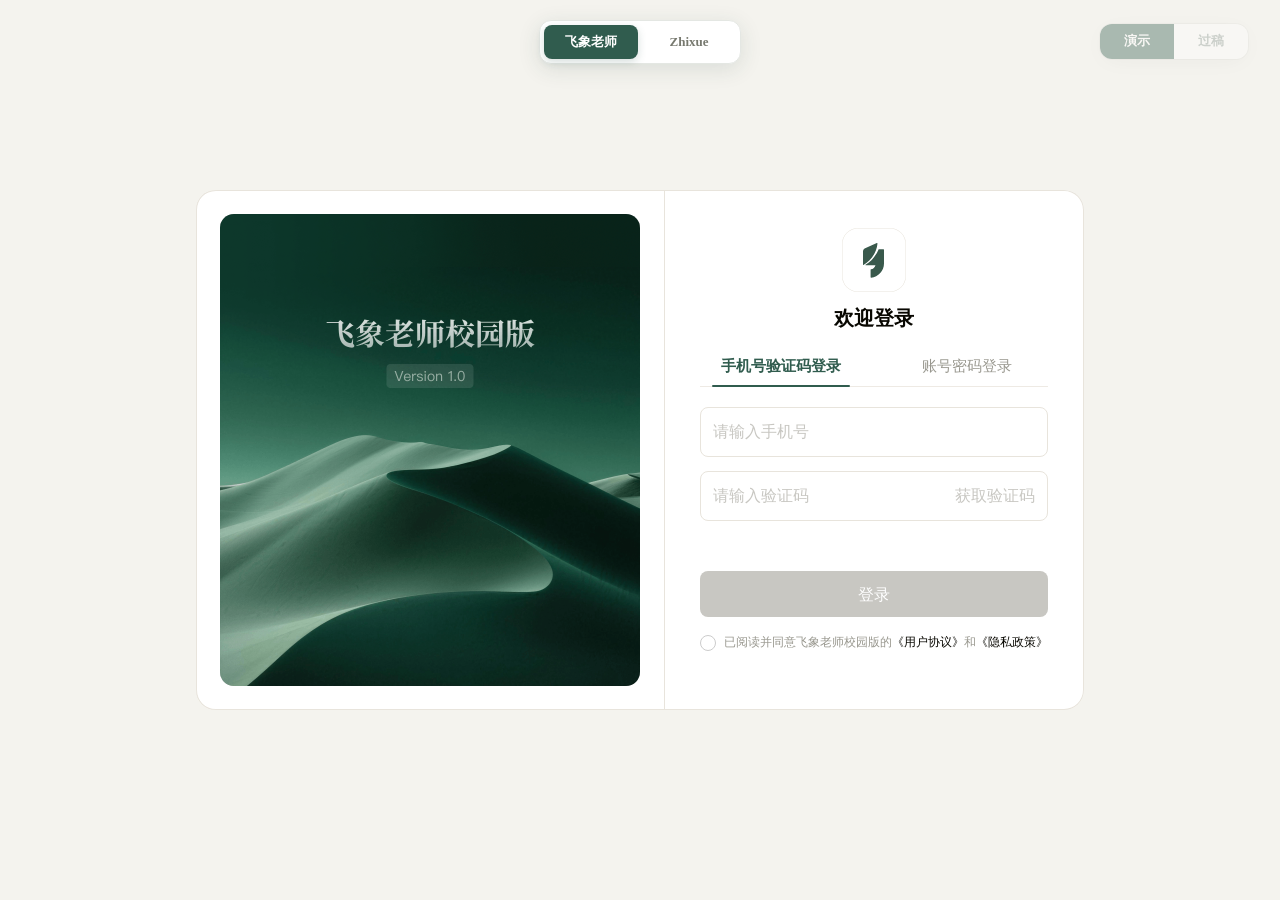
==== commit 91b632c8: "Stage 4: add persistent product page switcher" ====
--- a/飞象老师校园版.html
+++ b/飞象老师校园版.html
@@ -27,8 +27,10 @@
 .edu-login .edu-eye{border:0;background:transparent;cursor:pointer;color:#8f958e;padding:4px;display:flex;align-items:center}
 .edu-eye svg{width:19px;height:19px}
 .edu-back{position:absolute;top:22px;left:28px;border:0;background:none;font-size:13px;color:#77796f;cursor:pointer;padding:0}
-.edu-product-switch{position:absolute;top:20px;right:28px;z-index:2;color:#305c4e;font-size:13px;line-height:20px;text-decoration:none}
-.edu-product-switch:hover{color:#244a3d;text-decoration:underline}
+.product-page-switch{position:fixed;top:20px;left:50%;z-index:2147482999;display:flex;gap:4px;padding:4px;transform:translateX(-50%);border:1px solid #e4e7e3;border-radius:12px;background:#fff;box-shadow:0 5px 22px rgba(37,66,55,.12)}
+.product-page-switch a{min-width:94px;padding:7px 15px;border-radius:8px;color:#77796f;font-size:13px;font-weight:600;line-height:20px;text-align:center;text-decoration:none}
+.product-page-switch a:hover{color:#305c4e;background:#f4f7f5}
+.product-page-switch a.active{color:#fff;background:#305c4e;box-shadow:0 3px 9px rgba(48,92,78,.2)}
 .edu-intro{margin:18px 24px 24px;text-align:center;font-size:13px;color:#99988f}
 .edu-hint{font-size:12px;color:#99988f;margin:8px 0 0;line-height:18px}
 .edu-login.is-reset .cardHead_Tb42_{padding-top:56px}
@@ -57,8 +59,7 @@
 .mode-toggle{position:fixed;top:24px;right:32px;z-index:2147483000;display:flex;background:#fff;border-radius:12px;box-shadow:0 4px 24px -4px rgba(0,0,0,.12),0 0 0 1px rgba(0,0,0,.06);overflow:hidden;cursor:grab;opacity:.38;transition:opacity .2s;user-select:none}.mode-toggle:hover,.mode-toggle.is-dragging{opacity:1}.mode-toggle button{padding:10px 24px;border:0;background:transparent;color:#8b9993;cursor:pointer;font-family:inherit;font-size:13px;font-weight:600}.mode-toggle button.active{background:var(--rp-accent);color:#fff}
 /* product-review:end */
 /* education-login:end */
-</style></head><body><noscript>You need to enable JavaScript to run this app.</noscript><div id="root"><div class=""><div class="ant-app"><div class="page_VvovN"><main class="main_EZqGG"><section class="schoolPanel_XaxZw"><div class="cover_DefxN" data-testid="school-cover"><img src="./飞象老师校园版_files/school-cover.097874cb842824fda58d.png" alt="校园风采"></div></section><section class="loginCard_F2W0q edu-login" aria-labelledby="school-title">
-<a class="edu-product-switch" href="./zhixue.html" data-sec="7">切换到智学登录 ›</a>
+</style></head><body><noscript>You need to enable JavaScript to run this app.</noscript><nav class="product-page-switch" aria-label="产品页面切换" data-sec="0"><a class="active" aria-current="page" href="./飞象老师校园版.html" data-product-href="./飞象老师校园版.html">飞象老师</a><a href="./zhixue.html" data-product-href="./zhixue.html">Zhixue</a></nav><div id="root"><div class=""><div class="ant-app"><div class="page_VvovN"><main class="main_EZqGG"><section class="schoolPanel_XaxZw"><div class="cover_DefxN" data-testid="school-cover"><img src="./飞象老师校园版_files/school-cover.097874cb842824fda58d.png" alt="校园风采"></div></section><section class="loginCard_F2W0q edu-login" aria-labelledby="school-title">
 <button class="edu-back" id="back" type="button" hidden>‹ 返回登录</button>
 <div class="cardHead_Tb42_"><div class="schoolBadge_VnVAs"><img src="./飞象老师校园版_files/school-logo.0567dcc371b0eeacb17c5575d7f31213.svg" alt="学校 Logo"></div><h1 class="cardTitle_Im6gR" id="school-title">欢迎登录</h1></div>
 <div class="edu-tabs" role="tablist" aria-label="登录方式" data-sec="1"><button id="phone-tab" role="tab" aria-selected="true" aria-controls="login-form" type="button" data-track="/click/teacherLoginPage/switchPhoneLogin | 切换手机号验证码登录 | 无">手机号验证码登录</button><button id="edu-tab" role="tab" aria-selected="false" aria-controls="login-form" tabindex="-1" type="button" data-track="/click/teacherLoginPage/switchAccountLogin | 切换账号密码登录 | 无">账号密码登录</button></div>
@@ -242,14 +243,15 @@
 
 <script type="text/markdown" id="prdSrc">
 # 飞象老师校园版登录页
-> v1.8 · Web 桌面端 · 2026-09-24
+> v1.9 · Web 桌面端 · 2026-09-24
 
 ## 0. 产品登录页切换 [UPDATED]
-展示：登录卡右上角展示「切换到智学登录 ›」。
+展示：页面顶部固定展示「飞象老师 / Zhixue」分段切换器，当前页面高亮「飞象老师」。
 
 交互：
-- 点击后打开同项目的智学登录页 `zhixue.html`
-- 在登录、首次设置新密码和忘记密码页面均保留入口
+- 点击「Zhixue」打开同项目的智学登录页 `zhixue.html`
+- 在登录、首次设置新密码和忘记密码页面均固定展示
+- 当前处于过稿模式时，切换产品后继续保持过稿模式
 
 ## 1. 登录方式切换
 展示：手机号验证码登录、账号密码登录两种方式。
@@ -358,7 +360,7 @@
 
 <script>
 var PRD_MD=(document.getElementById('prdSrc')||{textContent:''}).textContent.trim();
-var PRD_KEY='prd:'+document.title+':v1.8';
+var PRD_KEY='prd:'+document.title+':v1.9';
 function rpInline(s){return s.replace(/`([^`]+)`/g,'<code>$1</code>').replace(/\*\*([^*]+)\*\*/g,'<strong>$1</strong>');}
 function renderMd(md){
   var inList=false,out=[];
@@ -400,9 +402,11 @@
 function focusSection(sec){if(document.getElementById('rpEditArea').style.display==='block')cancelPrdEdit();_activeSec=sec;renderMarkers();var h=document.getElementById('rp-sec-'+sec);if(h){h.scrollIntoView({behavior:'smooth',block:'start'});h.classList.add('rp-sec-flash');setTimeout(function(){h.classList.remove('rp-sec-flash');},1600);}}
 function refreshMarkers(){if(document.getElementById('reviewPanel').classList.contains('open')){collectSections();renderMarkers();}}
 window.addEventListener('scroll',refreshMarkers,true);window.addEventListener('resize',refreshMarkers);
-function setReviewMode(mode){var open=mode==='review';document.getElementById('reviewPanel').classList.toggle('open',open);document.querySelectorAll('#modeToggle button').forEach(function(b,i){b.classList.toggle('active',open?i===1:i===0);});if(open){renderPrd();collectSections();renderMarkers();}else{_activeSec='';document.getElementById('rpMarkers').innerHTML='';}}
+function syncProductLinks(review){document.querySelectorAll('[data-product-href]').forEach(function(link){link.href=link.getAttribute('data-product-href')+(review?'?mode=review':'');});}
+function setReviewMode(mode){var open=mode==='review';document.getElementById('reviewPanel').classList.toggle('open',open);document.querySelectorAll('#modeToggle button').forEach(function(b,i){b.classList.toggle('active',open?i===1:i===0);});syncProductLinks(open);if(open){renderPrd();collectSections();renderMarkers();}else{_activeSec='';document.getElementById('rpMarkers').innerHTML='';}}
 (function(){var p=document.getElementById('reviewPanel'),h=document.getElementById('rpHeader'),drag=false,ox,oy,sx,sy;h.addEventListener('mousedown',function(e){if(e.target.closest('.rp-close'))return;drag=true;ox=e.clientX;oy=e.clientY;sx=p.offsetLeft;sy=p.offsetTop;e.preventDefault();});document.addEventListener('mousemove',function(e){if(!drag)return;p.style.left=Math.max(0,Math.min(sx+e.clientX-ox,innerWidth-80))+'px';p.style.top=Math.max(0,Math.min(sy+e.clientY-oy,innerHeight-40))+'px';p.style.right='auto';});document.addEventListener('mouseup',function(){drag=false;});})();
 (function(){var t=document.getElementById('modeToggle'),moved=false;t.addEventListener('mousedown',function(e){var ox=e.clientX,oy=e.clientY,r=t.getBoundingClientRect(),sl=r.left,st=r.top;moved=false;function mv(ev){if(!moved&&Math.abs(ev.clientX-ox)+Math.abs(ev.clientY-oy)>4){moved=true;t.classList.add('is-dragging');}if(!moved)return;t.style.left=Math.max(0,Math.min(sl+ev.clientX-ox,innerWidth-t.offsetWidth))+'px';t.style.top=Math.max(0,Math.min(st+ev.clientY-oy,innerHeight-t.offsetHeight))+'px';t.style.right='auto';}function up(){document.removeEventListener('mousemove',mv);document.removeEventListener('mouseup',up);t.classList.remove('is-dragging');}document.addEventListener('mousemove',mv);document.addEventListener('mouseup',up);});t.addEventListener('click',function(e){if(moved){e.stopPropagation();e.preventDefault();moved=false;}},true);})();
+syncProductLinks(false);
 if(new URLSearchParams(location.search).get('mode')==='review')setReviewMode('review');
 </script>
 </body></html>
